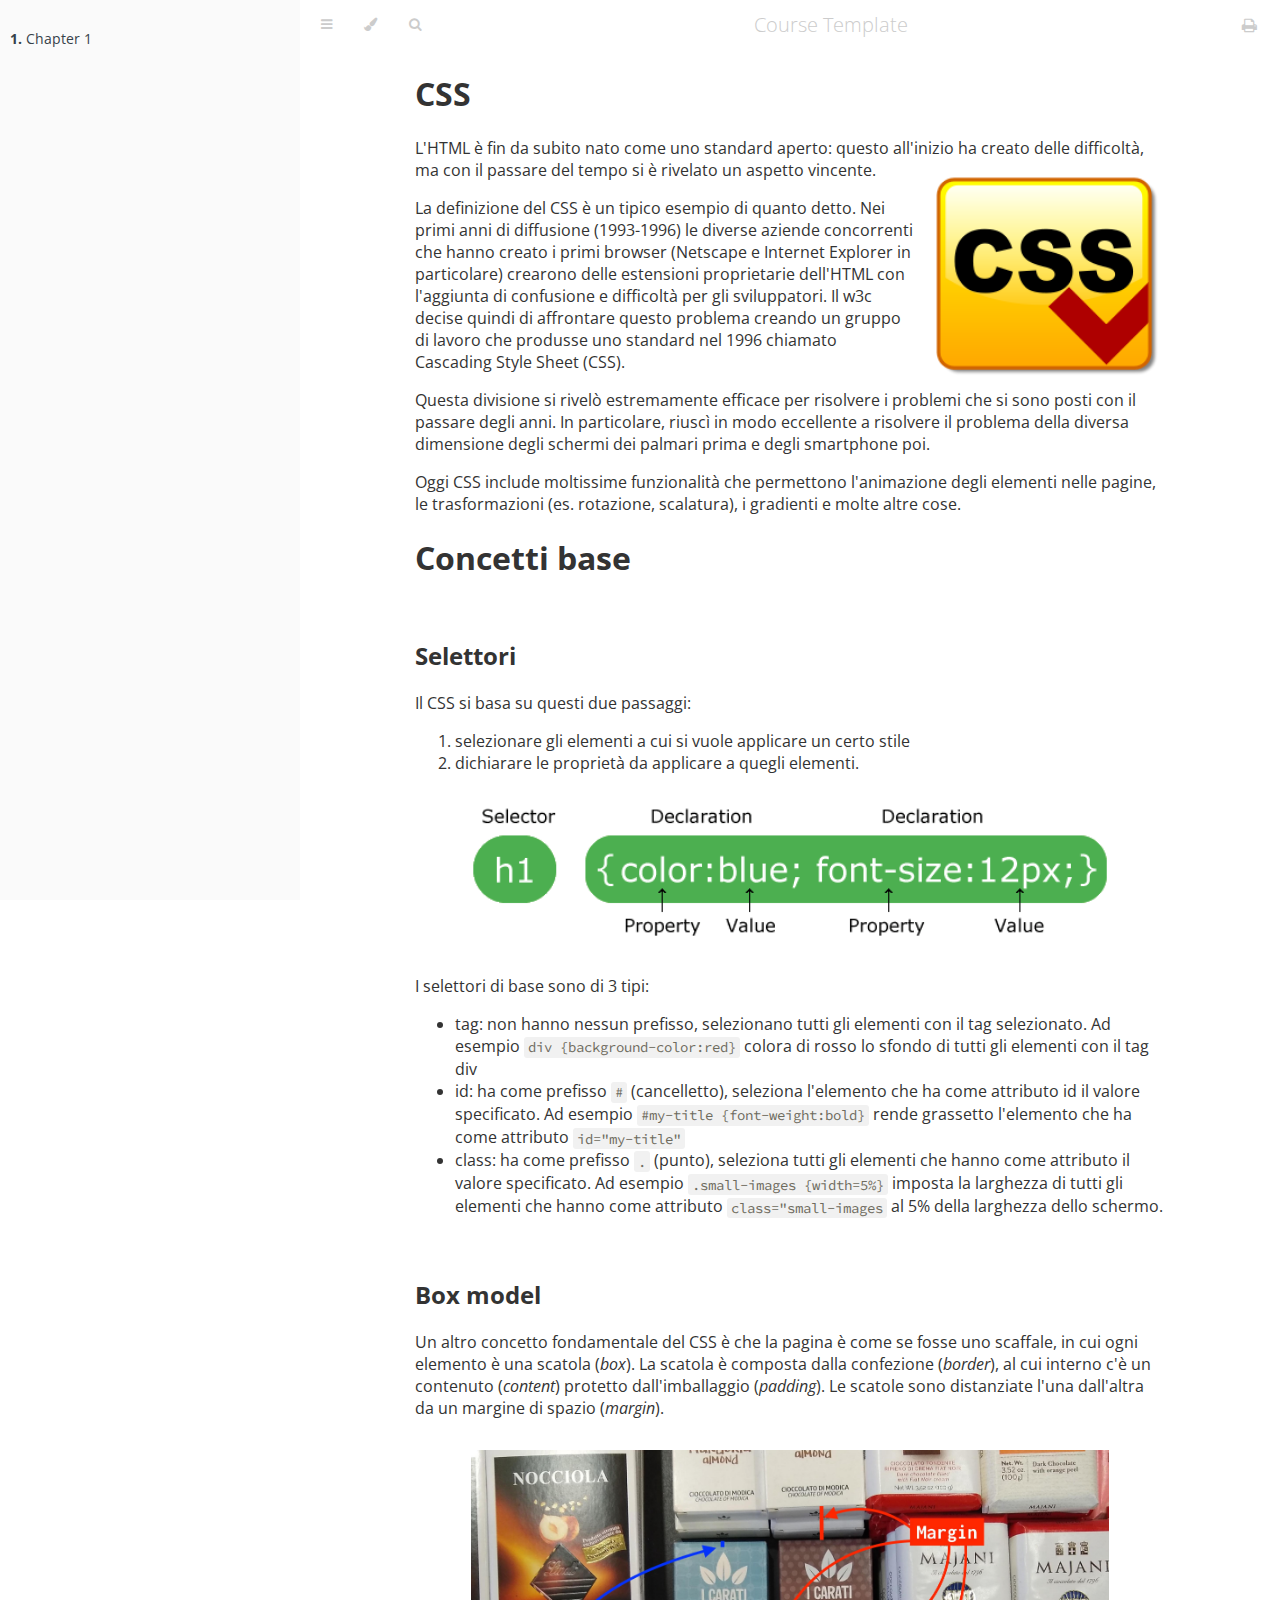
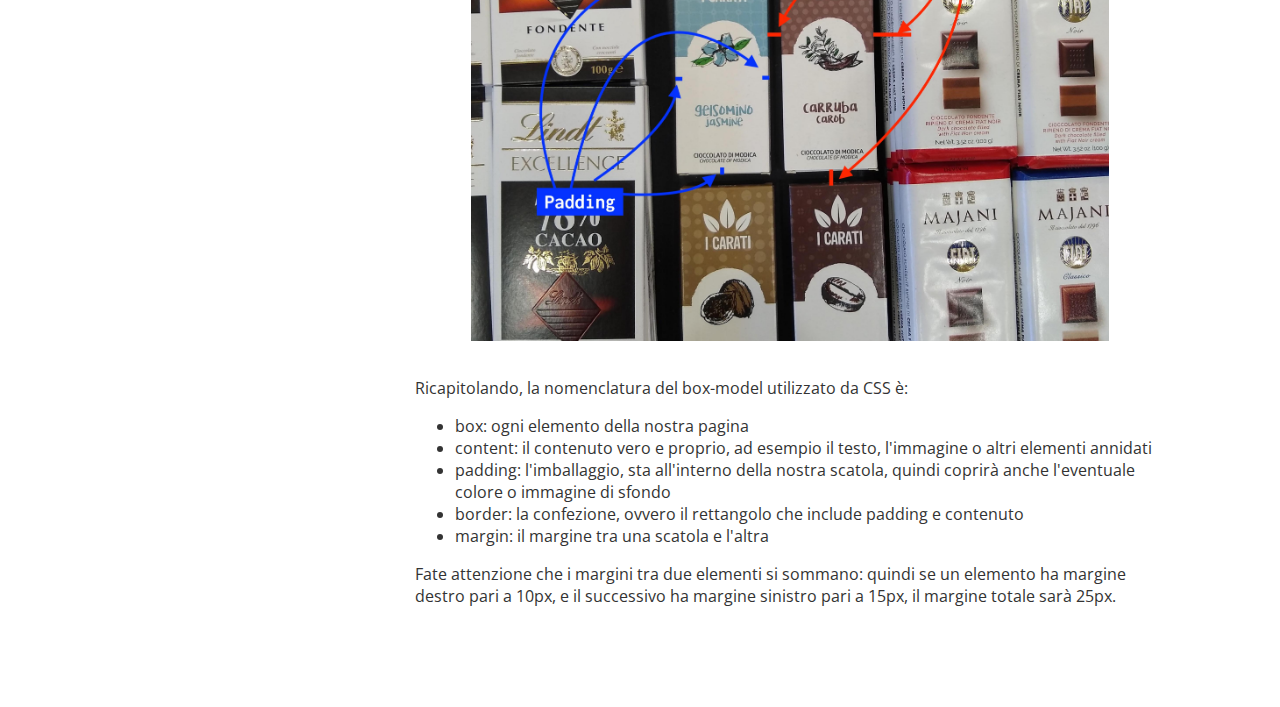
==== docs/print.html @ 6b69143c "first usable version of template" ====
<!DOCTYPE HTML>
<html lang="it" class="sidebar-visible no-js">
    <head>
        <!-- Book generated using mdBook -->
        <meta charset="UTF-8">
        <title>Course Template</title>
        
        <meta name="robots" content="noindex" />
        

        <meta content="text/html; charset=utf-8" http-equiv="Content-Type">
        <meta name="description" content="">
        <meta name="viewport" content="width=device-width, initial-scale=1">
        <meta name="theme-color" content="#ffffff" />

        <link rel="shortcut icon" href="favicon.png">
        <link rel="stylesheet" href="css/variables.css">
        <link rel="stylesheet" href="css/general.css">
        <link rel="stylesheet" href="css/chrome.css">
        <link rel="stylesheet" href="css/print.css" media="print">

        <!-- Fonts -->
        <link rel="stylesheet" href="FontAwesome/css/font-awesome.css">
        <link href="https://fonts.googleapis.com/css?family=Open+Sans:300italic,400italic,600italic,700italic,800italic,400,300,600,700,800" rel="stylesheet" type="text/css">
        <link href="https://fonts.googleapis.com/css?family=Source+Code+Pro:500" rel="stylesheet" type="text/css">

        <!-- Highlight.js Stylesheets -->
        <link rel="stylesheet" href="highlight.css">
        <link rel="stylesheet" href="tomorrow-night.css">
        <link rel="stylesheet" href="ayu-highlight.css">

        <!-- Custom theme stylesheets -->
        

        
    </head>
    <body class="light">
        <!-- Provide site root to javascript -->
        <script type="text/javascript">
            var path_to_root = "";
            var default_theme = "light";
        </script>

        <!-- Work around some values being stored in localStorage wrapped in quotes -->
        <script type="text/javascript">
            try {
                var theme = localStorage.getItem('mdbook-theme');
                var sidebar = localStorage.getItem('mdbook-sidebar');

                if (theme.startsWith('"') && theme.endsWith('"')) {
                    localStorage.setItem('mdbook-theme', theme.slice(1, theme.length - 1));
                }

                if (sidebar.startsWith('"') && sidebar.endsWith('"')) {
                    localStorage.setItem('mdbook-sidebar', sidebar.slice(1, sidebar.length - 1));
                }
            } catch (e) { }
        </script>

        <!-- Set the theme before any content is loaded, prevents flash -->
        <script type="text/javascript">
            var theme;
            try { theme = localStorage.getItem('mdbook-theme'); } catch(e) { }
            if (theme === null || theme === undefined) { theme = default_theme; }
            document.body.className = theme;
            document.querySelector('html').className = theme + ' js';
        </script>

        <!-- Hide / unhide sidebar before it is displayed -->
        <script type="text/javascript">
            var html = document.querySelector('html');
            var sidebar = 'hidden';
            if (document.body.clientWidth >= 1080) {
                try { sidebar = localStorage.getItem('mdbook-sidebar'); } catch(e) { }
                sidebar = sidebar || 'visible';
            }
            html.classList.remove('sidebar-visible');
            html.classList.add("sidebar-" + sidebar);
        </script>

        <nav id="sidebar" class="sidebar" aria-label="Table of contents">
            <div class="sidebar-scrollbox">
                <ol class="chapter"><li><a href="chapter_1.html"><strong aria-hidden="true">1.</strong> Chapter 1</a></li></ol>
            </div>
            <div id="sidebar-resize-handle" class="sidebar-resize-handle"></div>
        </nav>

        <div id="page-wrapper" class="page-wrapper">

            <div class="page">
                
                <div id="menu-bar" class="menu-bar">
                    <div id="menu-bar-sticky-container">
                        <div class="left-buttons">
                            <button id="sidebar-toggle" class="icon-button" type="button" title="Toggle Table of Contents" aria-label="Toggle Table of Contents" aria-controls="sidebar">
                                <i class="fa fa-bars"></i>
                            </button>
                            <button id="theme-toggle" class="icon-button" type="button" title="Change theme" aria-label="Change theme" aria-haspopup="true" aria-expanded="false" aria-controls="theme-list">
                                <i class="fa fa-paint-brush"></i>
                            </button>
                            <ul id="theme-list" class="theme-popup" aria-label="Themes" role="menu">
                                <li role="none"><button role="menuitem" class="theme" id="light">Light (default)</button></li>
                                <li role="none"><button role="menuitem" class="theme" id="rust">Rust</button></li>
                                <li role="none"><button role="menuitem" class="theme" id="coal">Coal</button></li>
                                <li role="none"><button role="menuitem" class="theme" id="navy">Navy</button></li>
                                <li role="none"><button role="menuitem" class="theme" id="ayu">Ayu</button></li>
                            </ul>
                            
                            <button id="search-toggle" class="icon-button" type="button" title="Search. (Shortkey: s)" aria-label="Toggle Searchbar" aria-expanded="false" aria-keyshortcuts="S" aria-controls="searchbar">
                                <i class="fa fa-search"></i>
                            </button>
                            
                        </div>

                        <h1 class="menu-title">Course Template</h1>

                        <div class="right-buttons">
                            <a href="print.html" title="Print this book" aria-label="Print this book">
                                <i id="print-button" class="fa fa-print"></i>
                            </a>
                            
                        </div>
                    </div>
                </div>

                
                <div id="search-wrapper" class="hidden">
                    <form id="searchbar-outer" class="searchbar-outer">
                        <input type="search" name="search" id="searchbar" name="searchbar" placeholder="Search this book ..." aria-controls="searchresults-outer" aria-describedby="searchresults-header">
                    </form>
                    <div id="searchresults-outer" class="searchresults-outer hidden">
                        <div id="searchresults-header" class="searchresults-header"></div>
                        <ul id="searchresults">
                        </ul>
                    </div>
                </div>
                

                <!-- Apply ARIA attributes after the sidebar and the sidebar toggle button are added to the DOM -->
                <script type="text/javascript">
                    document.getElementById('sidebar-toggle').setAttribute('aria-expanded', sidebar === 'visible');
                    document.getElementById('sidebar').setAttribute('aria-hidden', sidebar !== 'visible');
                    Array.from(document.querySelectorAll('#sidebar a')).forEach(function(link) {
                        link.setAttribute('tabIndex', sidebar === 'visible' ? 0 : -1);
                    });
                </script>

                <div id="content" class="content">
                    <main>
                        <style>
.centered {
	text-align: center;
}

img {
  width: 20%;
}

img.right_side {
  float: right;
  margin:5px 5px 0px 20px;
  width: 30%;
}
img.left_side {
  float:left;
  margin:5px 20px 0px 5px;
  width: 20%;
}

p.clear {
  clear: both;  
}
p.img-container {
  margin-bottom: 15px;
}

p.img-container::after {
  margin-bottom: 15px;
  overflow: hidden;
  clear: both;
}
</style>
<h1><a class="header" href="#css" id="css">CSS</a></h1>
<p class="img-container">
L'HTML è fin da subito nato come uno standard aperto: questo all'inizio ha creato delle difficoltà, ma con il passare del tempo si è rivelato un aspetto vincente.
<img class="right_side" title="CSS logo" alt="CSS logo" src="assets/css-logo.png" width="15%">
</p>
<p>La definizione del CSS è un tipico esempio di quanto detto. Nei primi anni di diffusione (1993-1996) le diverse aziende concorrenti che hanno creato i primi browser (Netscape e Internet Explorer in particolare) crearono delle estensioni proprietarie dell'HTML con l'aggiunta di confusione e difficoltà per gli sviluppatori. Il w3c decise quindi di affrontare questo problema creando un gruppo di lavoro che produsse uno standard nel 1996 chiamato Cascading Style Sheet (CSS).</p>
<p>Questa divisione si rivelò estremamente efficace per risolvere i problemi che si sono posti con il passare degli anni. In particolare, riuscì in modo eccellente a risolvere il problema della diversa dimensione degli schermi dei palmari prima e degli smartphone poi.</p>
<p>Oggi CSS include moltissime funzionalità che permettono l'animazione degli elementi nelle pagine, le trasformazioni (es. rotazione, scalatura), i gradienti e molte altre cose.</p>
<h1><a class="header" href="#concetti-base" id="concetti-base">Concetti base</a></h1>
<h2><a class="header" href="#selettori" id="selettori">Selettori</a></h2>
<p>Il CSS si basa su questi due passaggi:</p>
<ol>
<li>selezionare gli elementi a cui si vuole applicare un certo stile</li>
<li>dichiarare le proprietà da applicare a quegli elementi.</li>
</ol>
<p class="centered">
<img style="width:85%; margin:15px 0" title="CSS selector" alt="CSS selector" src="assets/css-selector.gif" >
</p>
<p>I selettori di base sono di 3 tipi:</p>
<ul>
<li>tag: non hanno nessun prefisso, selezionano tutti gli elementi con il tag selezionato. Ad esempio <code>div {background-color:red}</code> colora di rosso lo sfondo di tutti gli elementi con il tag div</li>
<li>id: ha come prefisso <code>#</code> (cancelletto), seleziona l'elemento che ha come attributo id il valore specificato. Ad esempio <code>#my-title {font-weight:bold}</code> rende grassetto l'elemento che ha come attributo <code>id=&quot;my-title&quot;</code></li>
<li>class: ha come prefisso <code>.</code> (punto), seleziona tutti gli elementi che hanno come attributo il valore specificato. Ad esempio <code>.small-images {width=5%}</code> imposta la larghezza di tutti gli elementi che hanno come attributo <code>class=&quot;small-images</code> al 5% della larghezza dello schermo.</li>
</ul>
<h2><a class="header" href="#box-model" id="box-model">Box model</a></h2>
<p>Un altro concetto fondamentale del CSS è che la pagina è come se fosse uno scaffale, in cui ogni elemento è una scatola (<em>box</em>). La scatola è composta dalla confezione (<em>border</em>), al cui interno c'è un contenuto (<em>content</em>) protetto dall'imballaggio (<em>padding</em>). Le scatole sono distanziate l'una dall'altra da un margine di spazio (<em>margin</em>).</p>
<p class="centered">
<img style="width:85%; margin:15px 0" title="CSS box model" alt="CSS box model" src="assets/css-box-model.jpg" >
</p>
<p>Ricapitolando, la nomenclatura del box-model utilizzato da CSS è:</p>
<ul>
<li>box: ogni elemento della nostra pagina</li>
<li>content: il contenuto vero e proprio, ad esempio il testo, l'immagine o altri elementi annidati</li>
<li>padding: l'imballaggio, sta all'interno della nostra scatola, quindi coprirà anche l'eventuale colore o immagine di sfondo</li>
<li>border: la confezione, ovvero il rettangolo che include padding e contenuto</li>
<li>margin: il margine tra una scatola e l'altra</li>
</ul>
<p>Fate attenzione che i margini tra due elementi si sommano: quindi se un elemento ha margine destro pari a 10px, e il successivo ha margine sinistro pari a 15px, il margine totale sarà 25px.</p>

                    </main>

                    <nav class="nav-wrapper" aria-label="Page navigation">
                        <!-- Mobile navigation buttons -->
                        

                        

                        <div style="clear: both"></div>
                    </nav>
                </div>
            </div>

            <nav class="nav-wide-wrapper" aria-label="Page navigation">
                

                
            </nav>

        </div>

        

        

        

        
        <script src="elasticlunr.min.js" type="text/javascript" charset="utf-8"></script>
        <script src="mark.min.js" type="text/javascript" charset="utf-8"></script>
        <script src="searcher.js" type="text/javascript" charset="utf-8"></script>
        

        <script src="clipboard.min.js" type="text/javascript" charset="utf-8"></script>
        <script src="highlight.js" type="text/javascript" charset="utf-8"></script>
        <script src="book.js" type="text/javascript" charset="utf-8"></script>

        <!-- Custom JS scripts -->
        

        
        
        <script type="text/javascript">
        window.addEventListener('load', function() {
            window.setTimeout(window.print, 100);
        });
        </script>
        
        

    </body>
</html>
---- docs/css/variables.css ----
/* Globals */

:root {
    --sidebar-width: 300px;
    --page-padding: 15px;
    --content-max-width: 750px;
}

/* Themes */

.ayu {
    --bg: hsl(210, 25%, 8%);
    --fg: #c5c5c5;

    --sidebar-bg: #14191f;
    --sidebar-fg: #c8c9db;
    --sidebar-non-existant: #5c6773;
    --sidebar-active: #ffb454;
    --sidebar-spacer: #2d334f;

    --scrollbar: var(--sidebar-fg);

    --icons: #737480;
    --icons-hover: #b7b9cc;

    --links: #0096cf;

    --inline-code-color: #ffb454;

    --theme-popup-bg: #14191f;
    --theme-popup-border: #5c6773;
    --theme-hover: #191f26;

    --quote-bg: hsl(226, 15%, 17%);
    --quote-border: hsl(226, 15%, 22%);

    --table-border-color: hsl(210, 25%, 13%);
    --table-header-bg: hsl(210, 25%, 28%);
    --table-alternate-bg: hsl(210, 25%, 11%);

    --searchbar-border-color: #848484;
    --searchbar-bg: #424242;
    --searchbar-fg: #fff;
    --searchbar-shadow-color: #d4c89f;
    --searchresults-header-fg: #666;
    --searchresults-border-color: #888;
    --searchresults-li-bg: #252932;
    --search-mark-bg: #e3b171;
}

.coal {
    --bg: hsl(200, 7%, 8%);
    --fg: #98a3ad;

    --sidebar-bg: #292c2f;
    --sidebar-fg: #a1adb8;
    --sidebar-non-existant: #505254;
    --sidebar-active: #3473ad;
    --sidebar-spacer: #393939;

    --scrollbar: var(--sidebar-fg);

    --icons: #43484d;
    --icons-hover: #b3c0cc;

    --links: #2b79a2;

    --inline-code-color: #c5c8c6;;

    --theme-popup-bg: #141617;
    --theme-popup-border: #43484d;
    --theme-hover: #1f2124;

    --quote-bg: hsl(234, 21%, 18%);
    --quote-border: hsl(234, 21%, 23%);

    --table-border-color: hsl(200, 7%, 13%);
    --table-header-bg: hsl(200, 7%, 28%);
    --table-alternate-bg: hsl(200, 7%, 11%);

    --searchbar-border-color: #aaa;
    --searchbar-bg: #b7b7b7;
    --searchbar-fg: #000;
    --searchbar-shadow-color: #aaa;
    --searchresults-header-fg: #666;
    --searchresults-border-color: #98a3ad;
    --searchresults-li-bg: #2b2b2f;
    --search-mark-bg: #355c7d;
}

.light {
    --bg: hsl(0, 0%, 100%);
    --fg: #333333;

    --sidebar-bg: #fafafa;
    --sidebar-fg: #364149;
    --sidebar-non-existant: #aaaaaa;
    --sidebar-active: #008cff;
    --sidebar-spacer: #f4f4f4;

    --scrollbar: #cccccc;

    --icons: #cccccc;
    --icons-hover: #333333;

    --links: #4183c4;

    --inline-code-color: #6e6b5e;

    --theme-popup-bg: #fafafa;
    --theme-popup-border: #cccccc;
    --theme-hover: #e6e6e6;

    --quote-bg: hsl(197, 37%, 96%);
    --quote-border: hsl(197, 37%, 91%);

    --table-border-color: hsl(0, 0%, 95%);
    --table-header-bg: hsl(0, 0%, 80%);
    --table-alternate-bg: hsl(0, 0%, 97%);

    --searchbar-border-color: #aaa;
    --searchbar-bg: #fafafa;
    --searchbar-fg: #000;
    --searchbar-shadow-color: #aaa;
    --searchresults-header-fg: #666;
    --searchresults-border-color: #888;
    --searchresults-li-bg: #e4f2fe;
    --search-mark-bg: #a2cff5;
}

.navy {
    --bg: hsl(226, 23%, 11%);
    --fg: #bcbdd0;

    --sidebar-bg: #282d3f;
    --sidebar-fg: #c8c9db;
    --sidebar-non-existant: #505274;
    --sidebar-active: #2b79a2;
    --sidebar-spacer: #2d334f;

    --scrollbar: var(--sidebar-fg);

    --icons: #737480;
    --icons-hover: #b7b9cc;

    --links: #2b79a2;

    --inline-code-color: #c5c8c6;;

    --theme-popup-bg: #161923;
    --theme-popup-border: #737480;
    --theme-hover: #282e40;

    --quote-bg: hsl(226, 15%, 17%);
    --quote-border: hsl(226, 15%, 22%);

    --table-border-color: hsl(226, 23%, 16%);
    --table-header-bg: hsl(226, 23%, 31%);
    --table-alternate-bg: hsl(226, 23%, 14%);

    --searchbar-border-color: #aaa;
    --searchbar-bg: #aeaec6;
    --searchbar-fg: #000;
    --searchbar-shadow-color: #aaa;
    --searchresults-header-fg: #5f5f71;
    --searchresults-border-color: #5c5c68;
    --searchresults-li-bg: #242430;
    --search-mark-bg: #a2cff5;
}

.rust {
    --bg: hsl(60, 9%, 87%);
    --fg: #262625;

    --sidebar-bg: #3b2e2a;
    --sidebar-fg: #c8c9db;
    --sidebar-non-existant: #505254;
    --sidebar-active: #e69f67;
    --sidebar-spacer: #45373a;

    --scrollbar: var(--sidebar-fg);

    --icons: #737480;
    --icons-hover: #262625;

    --links: #2b79a2;

    --inline-code-color: #6e6b5e;

    --theme-popup-bg: #e1e1db;
    --theme-popup-border: #b38f6b;
    --theme-hover: #99908a;

    --quote-bg: hsl(60, 5%, 75%);
    --quote-border: hsl(60, 5%, 70%);

    --table-border-color: hsl(60, 9%, 82%);
    --table-header-bg: #b3a497;
    --table-alternate-bg: hsl(60, 9%, 84%);

    --searchbar-border-color: #aaa;
    --searchbar-bg: #fafafa;
    --searchbar-fg: #000;
    --searchbar-shadow-color: #aaa;
    --searchresults-header-fg: #666;
    --searchresults-border-color: #888;
    --searchresults-li-bg: #dec2a2;
    --search-mark-bg: #e69f67;
}
---- docs/css/general.css ----
/* Base styles and content styles */

@import 'variables.css';

html {
    font-family: "Open Sans", sans-serif;
    color: var(--fg);
    background-color: var(--bg);
    text-size-adjust: none;
}

body {
    margin: 0;
    font-size: 1rem;
    overflow-x: hidden;
}

code {
    font-family: "Source Code Pro", Consolas, "Ubuntu Mono", Menlo, "DejaVu Sans Mono", monospace, monospace;
    font-size: 0.875em; /* please adjust the ace font size accordingly in editor.js */
}

.left { float: left; }
.right { float: right; }
.hidden { display: none; }
.play-button.hidden { display: none; }

h2, h3 { margin-top: 2.5em; }
h4, h5 { margin-top: 2em; }

.header + .header h3,
.header + .header h4,
.header + .header h5 {
    margin-top: 1em;
}

h1 a.header:target::before,
h2 a.header:target::before,
h3 a.header:target::before,
h4 a.header:target::before {
    display: inline-block;
    content: "»";
    margin-left: -30px;
    width: 30px;
}

.page {
    outline: 0;
    padding: 0 var(--page-padding);
}
.page-wrapper {
    box-sizing: border-box;
}
.js:not(.sidebar-resizing) .page-wrapper {
    transition: margin-left 0.3s ease, transform 0.3s ease; /* Animation: slide away */
}

.content {
    overflow-y: auto;
    padding: 0 15px;
    padding-bottom: 50px;
}
.content main {
    margin-left: auto;
    margin-right: auto;
    max-width: var(--content-max-width);
}
.content a { text-decoration: none; }
.content a:hover { text-decoration: underline; }
.content img { max-width: 100%; }
.content .header:link,
.content .header:visited {
    color: var(--fg);
}
.content .header:link,
.content .header:visited:hover {
    text-decoration: none;
}

table {
    margin: 0 auto;
    border-collapse: collapse;
}
table td {
    padding: 3px 20px;
    border: 1px var(--table-border-color) solid;
}
table thead {
    background: var(--table-header-bg);
}
table thead td {
    font-weight: 700;
    border: none;
}
table thead tr {
    border: 1px var(--table-header-bg) solid;
}
/* Alternate background colors for rows */
table tbody tr:nth-child(2n) {
    background: var(--table-alternate-bg);
}


blockquote {
    margin: 20px 0;
    padding: 0 20px;
    color: var(--fg);
    background-color: var(--quote-bg);
    border-top: .1em solid var(--quote-border);
    border-bottom: .1em solid var(--quote-border);
}


:not(.footnote-definition) + .footnote-definition,
.footnote-definition + :not(.footnote-definition) {
    margin-top: 2em;
}
.footnote-definition {
    font-size: 0.9em;
    margin: 0.5em 0;
}
.footnote-definition p {
    display: inline;
}

.tooltiptext {
    position: absolute;
    visibility: hidden;
    color: #fff;
    background-color: #333;
    transform: translateX(-50%); /* Center by moving tooltip 50% of its width left */
    left: -8px; /* Half of the width of the icon */
    top: -35px;
    font-size: 0.8em;
    text-align: center;
    border-radius: 6px;
    padding: 5px 8px;
    margin: 5px;
    z-index: 1000;
}
.tooltipped .tooltiptext {
    visibility: visible;
}
---- docs/css/chrome.css ----
/* CSS for UI elements (a.k.a. chrome) */

@import 'variables.css';

::-webkit-scrollbar {
    background: var(--bg);
}
::-webkit-scrollbar-thumb {
    background: var(--scrollbar);
}

#searchresults a,
.content a:link,
a:visited,
a > .hljs {
    color: var(--links);
}

/* Menu Bar */

#menu-bar {
    position: -webkit-sticky;
    position: sticky;
    top: 0;
    z-index: 101;
    margin: auto calc(0px - var(--page-padding));
}
#menu-bar > #menu-bar-sticky-container {
    display: flex;
    flex-wrap: wrap;
    background-color: var(--bg);
    border-bottom-color: var(--bg);
    border-bottom-width: 1px;
    border-bottom-style: solid;
}
.js #menu-bar > #menu-bar-sticky-container {
    transition: transform 0.3s;
}
#menu-bar.bordered > #menu-bar-sticky-container  {
    border-bottom-color: var(--table-border-color);
}
#menu-bar i, #menu-bar .icon-button {
    position: relative;
    padding: 0 8px;
    z-index: 10;
    line-height: 50px;
    cursor: pointer;
    transition: color 0.5s;
}
@media only screen and (max-width: 420px) {
    #menu-bar i, #menu-bar .icon-button {
        padding: 0 5px;
    }
}

.icon-button {
    border: none;
    background: none;
    padding: 0;
    color: inherit;
}
.icon-button i {
    margin: 0;
}

.right-buttons {
    margin: 0 15px;
}
.right-buttons a {
    text-decoration: none;
}

html:not(.sidebar-visible) #menu-bar:not(:hover).folded > #menu-bar-sticky-container {
    transform: translateY(-60px);
}

.left-buttons {
    display: flex;
    margin: 0 5px;
}
.no-js .left-buttons {
    display: none;
}

.menu-title {
    display: inline-block;
    font-weight: 200;
    font-size: 20px;
    line-height: 50px;
    text-align: center;
    margin: 0;
    flex: 1;
    white-space: nowrap;
    overflow: hidden;
    text-overflow: ellipsis;
}
.js .menu-title {
    cursor: pointer;
}

.menu-bar,
.menu-bar:visited,
.nav-chapters,
.nav-chapters:visited,
.mobile-nav-chapters,
.mobile-nav-chapters:visited,
.menu-bar .icon-button,
.menu-bar a i {
    color: var(--icons);
}

.menu-bar i:hover,
.menu-bar .icon-button:hover,
.nav-chapters:hover,
.mobile-nav-chapters i:hover {
    color: var(--icons-hover);
}

/* Nav Icons */

.nav-chapters {
    font-size: 2.5em;
    text-align: center;
    text-decoration: none;

    position: fixed;
    top: 50px; /* Height of menu-bar */
    bottom: 0;
    margin: 0;
    max-width: 150px;
    min-width: 90px;

    display: flex;
    justify-content: center;
    align-content: center;
    flex-direction: column;

    transition: color 0.5s;
}

.nav-chapters:hover { text-decoration: none; }

.nav-wrapper {
    margin-top: 50px;
    display: none;
}

.mobile-nav-chapters {
    font-size: 2.5em;
    text-align: center;
    text-decoration: none;
    width: 90px;
    border-radius: 5px;
    background-color: var(--sidebar-bg);
}

.previous {
    float: left;
}

.next {
    float: right;
    right: var(--page-padding);
}

@media only screen and (max-width: 1080px) {
    .nav-wide-wrapper { display: none; }
    .nav-wrapper { display: block; }
}

@media only screen and (max-width: 1380px) {
    .sidebar-visible .nav-wide-wrapper { display: none; }
    .sidebar-visible .nav-wrapper { display: block; }
}

/* Inline code */

:not(pre) > .hljs {
    display: inline-block;
    vertical-align: middle;
    padding: 0.1em 0.3em;
    border-radius: 3px;
}

:not(pre):not(a) > .hljs {
    color: var(--inline-code-color);
    overflow-x: initial;
}

a:hover > .hljs {
    text-decoration: underline;
}

pre {
    position: relative;
}
pre > .buttons {
    position: absolute;
    z-index: 100;
    right: 5px;
    top: 5px;

    color: var(--sidebar-fg);
    cursor: pointer;
}
pre > .buttons :hover {
    color: var(--sidebar-active);
}
pre > .buttons i {
    margin-left: 8px;
}
pre > .buttons button {
    color: inherit;
    background: transparent;
    border: none;
    cursor: inherit;
}
pre > .result {
    margin-top: 10px;
}

/* Search */

#searchresults a {
    text-decoration: none;
}

mark {
    border-radius: 2px;
    padding: 0 3px 1px 3px;
    margin: 0 -3px -1px -3px;
    background-color: var(--search-mark-bg);
    transition: background-color 300ms linear;
    cursor: pointer;
}

mark.fade-out {
    background-color: rgba(0,0,0,0) !important;
    cursor: auto;
}

.searchbar-outer {
    margin-left: auto;
    margin-right: auto;
    max-width: var(--content-max-width);
}

#searchbar {
    width: 100%;
    margin: 5px auto 0px auto;
    padding: 10px 16px;
    transition: box-shadow 300ms ease-in-out;
    border: 1px solid var(--searchbar-border-color);
    border-radius: 3px;
    background-color: var(--searchbar-bg);
    color: var(--searchbar-fg);
}
#searchbar:focus,
#searchbar.active {
    box-shadow: 0 0 3px var(--searchbar-shadow-color);
}

.searchresults-header {
    font-weight: bold;
    font-size: 1em;
    padding: 18px 0 0 5px;
    color: var(--searchresults-header-fg);
}

.searchresults-outer {
    margin-left: auto;
    margin-right: auto;
    max-width: var(--content-max-width);
    border-bottom: 1px dashed var(--searchresults-border-color);
}

ul#searchresults {
    list-style: none;
    padding-left: 20px;
}
ul#searchresults li {
    margin: 10px 0px;
    padding: 2px;
    border-radius: 2px;
}
ul#searchresults li.focus {
    background-color: var(--searchresults-li-bg);
}
ul#searchresults span.teaser {
    display: block;
    clear: both;
    margin: 5px 0 0 20px;
    font-size: 0.8em;
}
ul#searchresults span.teaser em {
    font-weight: bold;
    font-style: normal;
}

/* Sidebar */

.sidebar {
    position: fixed;
    left: 0;
    top: 0;
    bottom: 0;
    width: var(--sidebar-width);
    font-size: 0.875em;
    box-sizing: border-box;
    -webkit-overflow-scrolling: touch;
    overscroll-behavior-y: contain;
    background-color: var(--sidebar-bg);
    color: var(--sidebar-fg);
}
.sidebar-resizing {
    -moz-user-select: none;
    -webkit-user-select: none;
    -ms-user-select: none;
    user-select: none;
}
.js:not(.sidebar-resizing) .sidebar {
    transition: transform 0.3s; /* Animation: slide away */
}
.sidebar code {
    line-height: 2em;
}
.sidebar .sidebar-scrollbox {
    overflow-y: auto;
    position: absolute;
    top: 0;
    bottom: 0;
    left: 0;
    right: 0;
    padding: 10px 10px;
}
.sidebar .sidebar-resize-handle {
    position: absolute;
    cursor: col-resize;
    width: 0;
    right: 0;
    top: 0;
    bottom: 0;
}
.js .sidebar .sidebar-resize-handle {
    cursor: col-resize;
    width: 5px;
}
.sidebar-hidden .sidebar {
    transform: translateX(calc(0px - var(--sidebar-width)));
}
.sidebar::-webkit-scrollbar {
    background: var(--sidebar-bg);
}
.sidebar::-webkit-scrollbar-thumb {
    background: var(--scrollbar);
}

.sidebar-visible .page-wrapper {
    transform: translateX(var(--sidebar-width));
}
@media only screen and (min-width: 620px) {
    .sidebar-visible .page-wrapper {
        transform: none;
        margin-left: var(--sidebar-width);
    }
}

.chapter {
    list-style: none outside none;
    padding-left: 0;
    line-height: 2.2em;
}
.chapter li {
    color: var(--sidebar-non-existant);
}
.chapter li a {
    display: block;
    padding: 0;
    text-decoration: none;
    color: var(--sidebar-fg);
}

.chapter li a:hover {
    color: var(--sidebar-active);
}

.chapter li .active {
    color: var(--sidebar-active);
}

.spacer {
    width: 100%;
    height: 3px;
    margin: 5px 0px;
}
.chapter .spacer {
    background-color: var(--sidebar-spacer);
}

@media (-moz-touch-enabled: 1), (pointer: coarse) {
    .chapter li a { padding: 5px 0; }
    .spacer { margin: 10px 0; }
}

.section {
    list-style: none outside none;
    padding-left: 20px;
    line-height: 1.9em;
}

/* Theme Menu Popup */

.theme-popup {
    position: absolute;
    left: 10px;
    top: 50px;
    z-index: 1000;
    border-radius: 4px;
    font-size: 0.7em;
    color: var(--fg);
    background: var(--theme-popup-bg);
    border: 1px solid var(--theme-popup-border);
    margin: 0;
    padding: 0;
    list-style: none;
    display: none;
}
.theme-popup .default {
    color: var(--icons);
}
.theme-popup .theme {
    width: 100%;
    border: 0;
    margin: 0;
    padding: 2px 10px;
    line-height: 25px;
    white-space: nowrap;
    text-align: left;
    cursor: pointer;
    color: inherit;
    background: inherit;
    font-size: inherit;
}
.theme-popup .theme:hover {
    background-color: var(--theme-hover);
}
.theme-popup .theme:hover:first-child,
.theme-popup .theme:hover:last-child {
    border-top-left-radius: inherit;
    border-top-right-radius: inherit;
}
---- docs/css/print.css ----
#sidebar,
#menu-bar,
.nav-chapters,
.mobile-nav-chapters {
    display: none;
}

#page-wrapper.page-wrapper {
    transform: none;
    margin-left: 0px;
    overflow-y: initial;
}

#content {
    max-width: none;
    margin: 0;
    padding: 0;
}

.page {
    overflow-y: initial;
}

code {
    background-color: #666666;
    border-radius: 5px;

    /* Force background to be printed in Chrome */
    -webkit-print-color-adjust: exact;
}

pre > .buttons {
    z-index: 2;
}

a, a:visited, a:active, a:hover {
    color: #4183c4;
    text-decoration: none;
}

h1, h2, h3, h4, h5, h6 {
    page-break-inside: avoid;
    page-break-after: avoid;
}

pre, code {
    page-break-inside: avoid;
    white-space: pre-wrap;
}

.fa {
    display: none !important;
}
---- docs/highlight.css ----
/* Base16 Atelier Dune Light - Theme */
/* by Bram de Haan (http://atelierbram.github.io/syntax-highlighting/atelier-schemes/dune) */
/* Original Base16 color scheme by Chris Kempson (https://github.com/chriskempson/base16) */

/* Atelier-Dune Comment */
.hljs-comment,
.hljs-quote {
  color: #AAA;
}

/* Atelier-Dune Red */
.hljs-variable,
.hljs-template-variable,
.hljs-attribute,
.hljs-tag,
.hljs-name,
.hljs-regexp,
.hljs-link,
.hljs-name,
.hljs-selector-id,
.hljs-selector-class {
  color: #d73737;
}

/* Atelier-Dune Orange */
.hljs-number,
.hljs-meta,
.hljs-built_in,
.hljs-builtin-name,
.hljs-literal,
.hljs-type,
.hljs-params {
  color: #b65611;
}

/* Atelier-Dune Green */
.hljs-string,
.hljs-symbol,
.hljs-bullet {
  color: #60ac39;
}

/* Atelier-Dune Blue */
.hljs-title,
.hljs-section {
  color: #6684e1;
}

/* Atelier-Dune Purple */
.hljs-keyword,
.hljs-selector-tag {
  color: #b854d4;
}

.hljs {
  display: block;
  overflow-x: auto;
  background: #f1f1f1;
  color: #6e6b5e;
  padding: 0.5em;
}

.hljs-emphasis {
  font-style: italic;
}

.hljs-strong {
  font-weight: bold;
}

.hljs-addition {
  color: #22863a;
  background-color: #f0fff4;
}

.hljs-deletion {
  color: #b31d28;
  background-color: #ffeef0;
}
---- docs/tomorrow-night.css ----
/* Tomorrow Night Theme */
/* http://jmblog.github.com/color-themes-for-google-code-highlightjs */
/* Original theme - https://github.com/chriskempson/tomorrow-theme */
/* http://jmblog.github.com/color-themes-for-google-code-highlightjs */

/* Tomorrow Comment */
.hljs-comment {
  color: #969896;
}

/* Tomorrow Red */
.hljs-variable,
.hljs-attribute,
.hljs-tag,
.hljs-regexp,
.ruby .hljs-constant,
.xml .hljs-tag .hljs-title,
.xml .hljs-pi,
.xml .hljs-doctype,
.html .hljs-doctype,
.css .hljs-id,
.css .hljs-class,
.css .hljs-pseudo {
  color: #cc6666;
}

/* Tomorrow Orange */
.hljs-number,
.hljs-preprocessor,
.hljs-pragma,
.hljs-built_in,
.hljs-literal,
.hljs-params,
.hljs-constant {
  color: #de935f;
}

/* Tomorrow Yellow */
.ruby .hljs-class .hljs-title,
.css .hljs-rule .hljs-attribute {
  color: #f0c674;
}

/* Tomorrow Green */
.hljs-string,
.hljs-value,
.hljs-inheritance,
.hljs-header,
.hljs-name,
.ruby .hljs-symbol,
.xml .hljs-cdata {
  color: #b5bd68;
}

/* Tomorrow Aqua */
.hljs-title,
.css .hljs-hexcolor {
  color: #8abeb7;
}

/* Tomorrow Blue */
.hljs-function,
.python .hljs-decorator,
.python .hljs-title,
.ruby .hljs-function .hljs-title,
.ruby .hljs-title .hljs-keyword,
.perl .hljs-sub,
.javascript .hljs-title,
.coffeescript .hljs-title {
  color: #81a2be;
}

/* Tomorrow Purple */
.hljs-keyword,
.javascript .hljs-function {
  color: #b294bb;
}

.hljs {
  display: block;
  overflow-x: auto;
  background: #1d1f21;
  color: #c5c8c6;
  padding: 0.5em;
  -webkit-text-size-adjust: none;
}

.coffeescript .javascript,
.javascript .xml,
.tex .hljs-formula,
.xml .javascript,
.xml .vbscript,
.xml .css,
.xml .hljs-cdata {
  opacity: 0.5;
}

.hljs-addition {
  color: #718c00;
}

.hljs-deletion {
  color: #c82829;
}
---- docs/ayu-highlight.css ----
/*
Based off of the Ayu theme
Original by Dempfi (https://github.com/dempfi/ayu)
*/

.hljs {
  display: block;
  overflow-x: auto;
  background: #191f26;
  color: #e6e1cf;
  padding: 0.5em;
}

.hljs-comment,
.hljs-quote,
.hljs-meta {
  color: #5c6773;
  font-style: italic;
}

.hljs-variable,
.hljs-template-variable,
.hljs-attribute,
.hljs-attr,
.hljs-regexp,
.hljs-link,
.hljs-selector-id,
.hljs-selector-class {
  color: #ff7733;
}

.hljs-number,
.hljs-builtin-name,
.hljs-literal,
.hljs-type,
.hljs-params {
  color: #ffee99;
}

.hljs-string,
.hljs-bullet {
  color: #b8cc52;
}

.hljs-title,
.hljs-built_in,
.hljs-section {
  color: #ffb454;
}

.hljs-keyword,
.hljs-selector-tag,
.hljs-symbol {
  color: #ff7733;
}

.hljs-name {
    color: #36a3d9;
}

.hljs-tag {
    color: #00568d;
}

.hljs-emphasis {
  font-style: italic;
}

.hljs-strong {
  font-weight: bold;
}

.hljs-addition {
  color: #91b362;
}

.hljs-deletion {
  color: #d96c75;
}
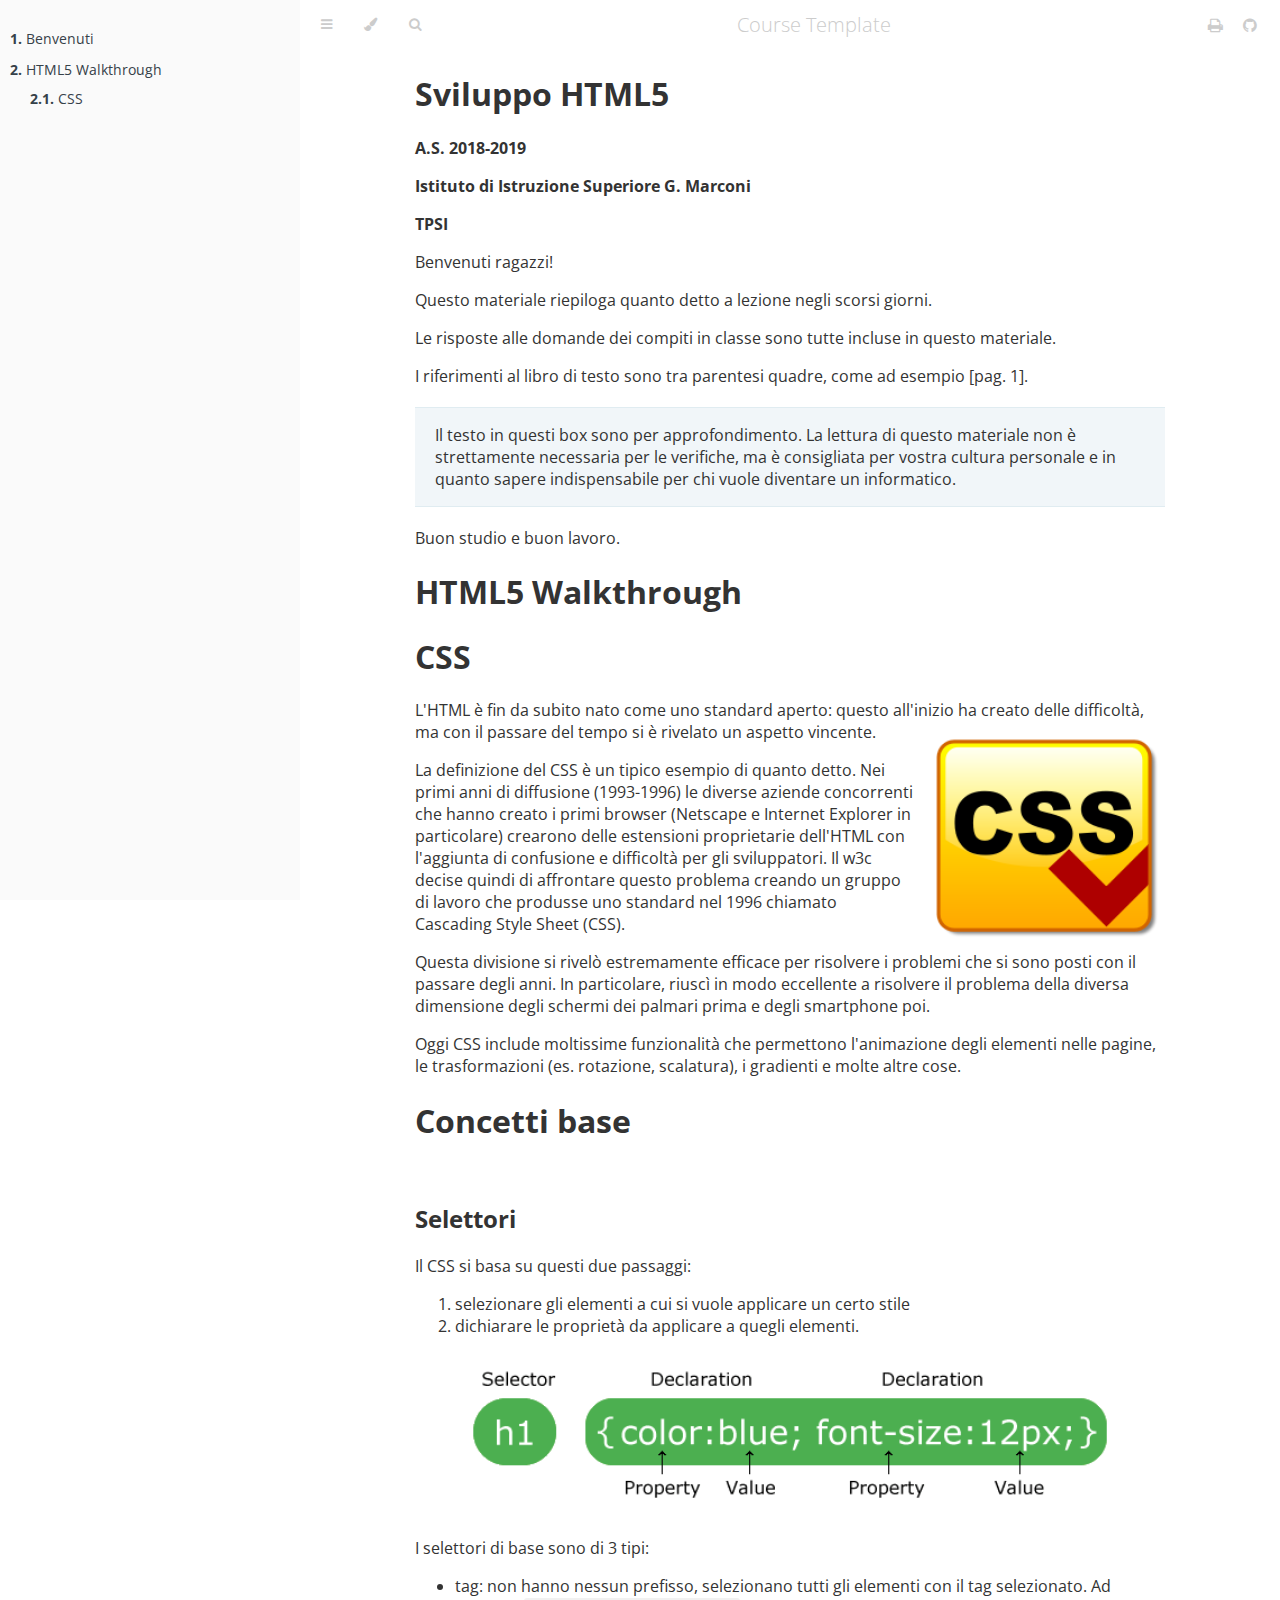
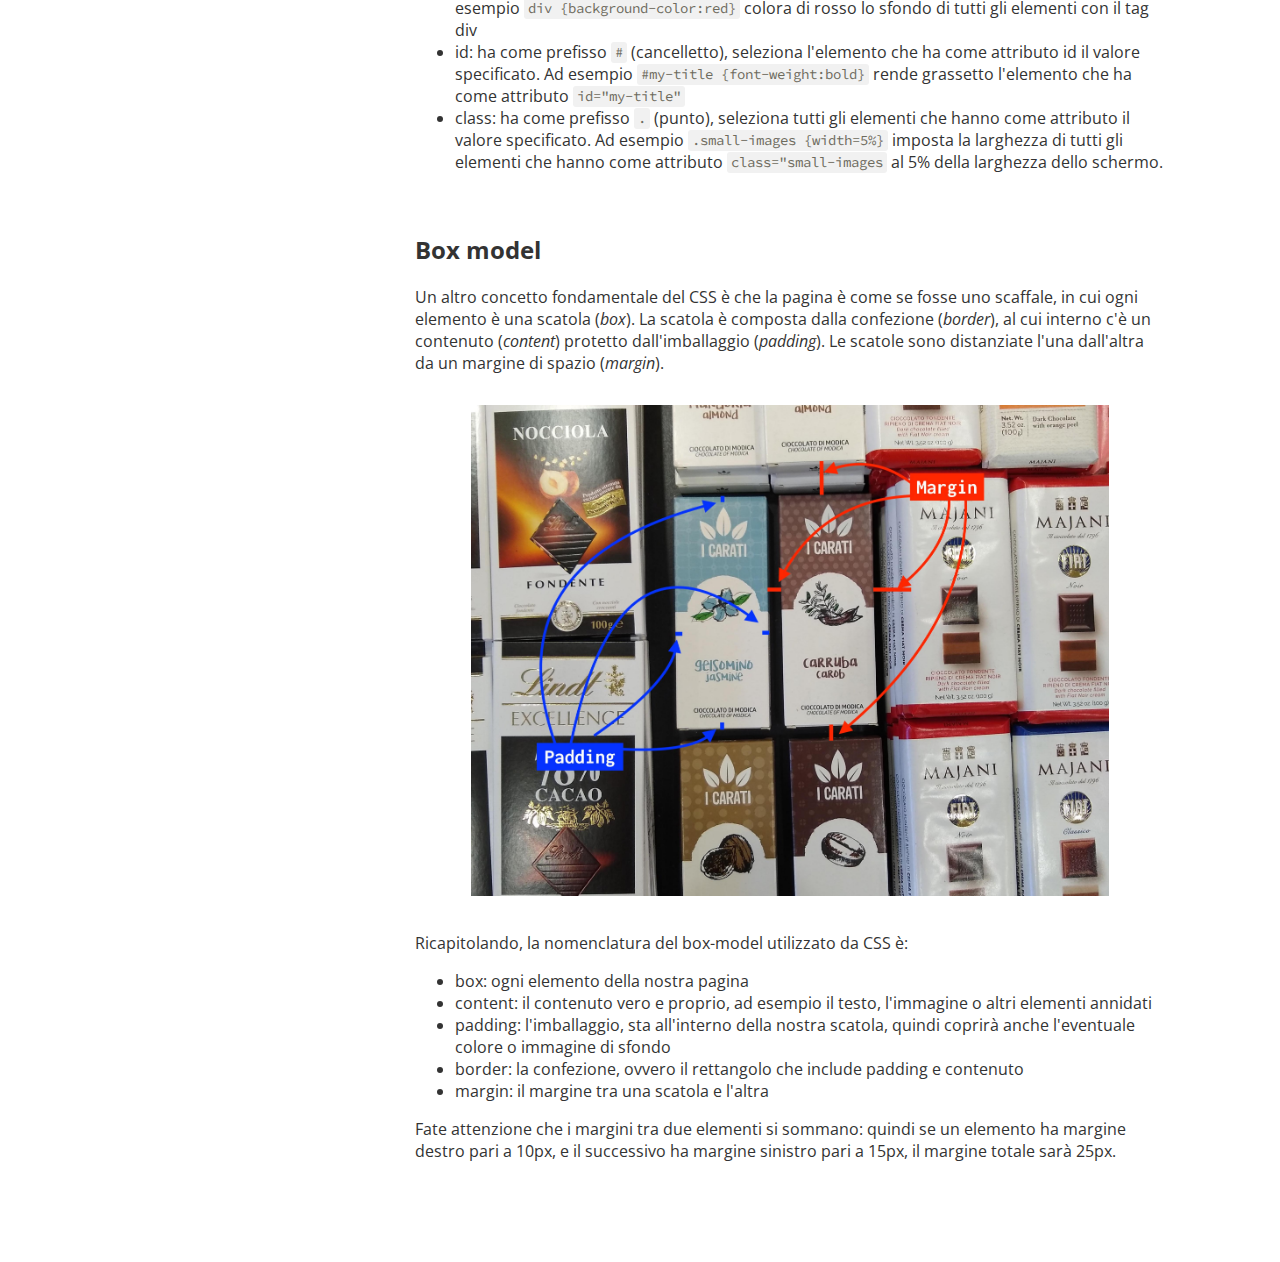
==== commit d2813215: "improve template" ====
--- a/docs/print.html
+++ b/docs/print.html
@@ -1,5 +1,5 @@
 <!DOCTYPE HTML>
-<html lang="it" class="sidebar-visible no-js">
+<html lang="it" class="sidebar-visible no-js light">
     <head>
         <!-- Book generated using mdBook -->
         <meta charset="UTF-8">
@@ -31,14 +31,16 @@
 
         <!-- Custom theme stylesheets -->
         
+        <link rel="stylesheet" href="custom.css">
+        
 
         
     </head>
-    <body class="light">
+    <body>
         <!-- Provide site root to javascript -->
         <script type="text/javascript">
             var path_to_root = "";
-            var default_theme = "light";
+            var default_theme = window.matchMedia("(prefers-color-scheme: dark)").matches ? "light" : "light";
         </script>
 
         <!-- Work around some values being stored in localStorage wrapped in quotes -->
@@ -62,8 +64,11 @@
             var theme;
             try { theme = localStorage.getItem('mdbook-theme'); } catch(e) { }
             if (theme === null || theme === undefined) { theme = default_theme; }
-            document.body.className = theme;
-            document.querySelector('html').className = theme + ' js';
+            var html = document.querySelector('html');
+            html.classList.remove('no-js')
+            html.classList.remove('light')
+            html.classList.add(theme);
+            html.classList.add('js');
         </script>
 
         <!-- Hide / unhide sidebar before it is displayed -->
@@ -79,8 +84,8 @@
         </script>
 
         <nav id="sidebar" class="sidebar" aria-label="Table of contents">
-            <div class="sidebar-scrollbox">
-                <ol class="chapter"><li><a href="chapter_1.html"><strong aria-hidden="true">1.</strong> Chapter 1</a></li></ol>
+            <div id="sidebar-scrollbox" class="sidebar-scrollbox">
+                <ol class="chapter"><li class="expanded "><a href="index.html"><strong aria-hidden="true">1.</strong> Benvenuti</a></li><li class="expanded "><a href="01-html5/index.html"><strong aria-hidden="true">2.</strong> HTML5 Walkthrough</a></li><li><ol class="section"><li class="expanded "><a href="01-html5/02-css.html"><strong aria-hidden="true">2.1.</strong> CSS</a></li></ol></li></ol>
             </div>
             <div id="sidebar-resize-handle" class="sidebar-resize-handle"></div>
         </nav>
@@ -119,6 +124,10 @@
                                 <i id="print-button" class="fa fa-print"></i>
                             </a>
                             
+                            <a href="https://github.com/wbigger/" title="Git repository" aria-label="Git repository">
+                                <i id="git-repository-button" class="fa fa-github"></i>
+                            </a>
+                            
                         </div>
                     </div>
                 </div>
@@ -147,7 +156,22 @@
 
                 <div id="content" class="content">
                     <main>
-                        <style>
+                        <h1><a class="header" href="#sviluppo-html5" id="sviluppo-html5">Sviluppo HTML5</a></h1>
+<p><strong>A.S. 2018-2019</strong></p>
+<p><strong>Istituto di Istruzione Superiore G. Marconi</strong></p>
+<p><strong>TPSI</strong></p>
+<p>Benvenuti ragazzi!</p>
+<p>Questo materiale riepiloga quanto detto a lezione negli scorsi giorni.</p>
+<p>Le risposte alle domande dei compiti in classe sono tutte incluse in questo materiale.</p>
+<p>I riferimenti al libro di testo sono tra parentesi quadre, come ad esempio [pag. 1].</p>
+<blockquote>
+<p>Il testo in questi box sono per approfondimento. La lettura di questo materiale non è strettamente
+necessaria per le verifiche, ma è consigliata per vostra cultura personale e in quanto
+sapere indispensabile per chi vuole diventare un informatico.</p>
+</blockquote>
+<p>Buon studio e buon lavoro.</p>
+<h1><a class="header" href="#html5-walkthrough" id="html5-walkthrough">HTML5 Walkthrough</a></h1>
+<style>
 .centered {
 	text-align: center;
 }
@@ -183,7 +207,7 @@
 <h1><a class="header" href="#css" id="css">CSS</a></h1>
 <p class="img-container">
 L'HTML è fin da subito nato come uno standard aperto: questo all'inizio ha creato delle difficoltà, ma con il passare del tempo si è rivelato un aspetto vincente.
-<img class="right_side" title="CSS logo" alt="CSS logo" src="assets/css-logo.png" width="15%">
+<img class="right_side" title="CSS logo" alt="CSS logo" src="01-html5/assets/css-logo.png" width="15%">
 </p>
 <p>La definizione del CSS è un tipico esempio di quanto detto. Nei primi anni di diffusione (1993-1996) le diverse aziende concorrenti che hanno creato i primi browser (Netscape e Internet Explorer in particolare) crearono delle estensioni proprietarie dell'HTML con l'aggiunta di confusione e difficoltà per gli sviluppatori. Il w3c decise quindi di affrontare questo problema creando un gruppo di lavoro che produsse uno standard nel 1996 chiamato Cascading Style Sheet (CSS).</p>
 <p>Questa divisione si rivelò estremamente efficace per risolvere i problemi che si sono posti con il passare degli anni. In particolare, riuscì in modo eccellente a risolvere il problema della diversa dimensione degli schermi dei palmari prima e degli smartphone poi.</p>
@@ -196,7 +220,7 @@
 <li>dichiarare le proprietà da applicare a quegli elementi.</li>
 </ol>
 <p class="centered">
-<img style="width:85%; margin:15px 0" title="CSS selector" alt="CSS selector" src="assets/css-selector.gif" >
+<img style="width:85%; margin:15px 0" title="CSS selector" alt="CSS selector" src="01-html5/assets/css-selector.gif" >
 </p>
 <p>I selettori di base sono di 3 tipi:</p>
 <ul>
@@ -207,7 +231,7 @@
 <h2><a class="header" href="#box-model" id="box-model">Box model</a></h2>
 <p>Un altro concetto fondamentale del CSS è che la pagina è come se fosse uno scaffale, in cui ogni elemento è una scatola (<em>box</em>). La scatola è composta dalla confezione (<em>border</em>), al cui interno c'è un contenuto (<em>content</em>) protetto dall'imballaggio (<em>padding</em>). Le scatole sono distanziate l'una dall'altra da un margine di spazio (<em>margin</em>).</p>
 <p class="centered">
-<img style="width:85%; margin:15px 0" title="CSS box model" alt="CSS box model" src="assets/css-box-model.jpg" >
+<img style="width:85%; margin:15px 0" title="CSS box model" alt="CSS box model" src="01-html5/assets/css-box-model.jpg" >
 </p>
 <p>Ricapitolando, la nomenclatura del box-model utilizzato da CSS è:</p>
 <ul>
@@ -245,6 +269,14 @@
         
 
         
+        
+        
+        <script type="text/javascript">
+            window.playpen_copyable = true;
+        </script>
+        
+
+        
 
         
         <script src="elasticlunr.min.js" type="text/javascript" charset="utf-8"></script>
--- a/docs/css/variables.css
+++ b/docs/css/variables.css
@@ -5,6 +5,7 @@
     --sidebar-width: 300px;
     --page-padding: 15px;
     --content-max-width: 750px;
+    --menu-bar-height: 50px;
 }
 
 /* Themes */
@@ -208,3 +209,45 @@
     --searchresults-li-bg: #dec2a2;
     --search-mark-bg: #e69f67;
 }
+
+@media (prefers-color-scheme: dark) {
+    .light.no-js {
+        --bg: hsl(200, 7%, 8%);
+        --fg: #98a3ad;
+
+        --sidebar-bg: #292c2f;
+        --sidebar-fg: #a1adb8;
+        --sidebar-non-existant: #505254;
+        --sidebar-active: #3473ad;
+        --sidebar-spacer: #393939;
+
+        --scrollbar: var(--sidebar-fg);
+
+        --icons: #43484d;
+        --icons-hover: #b3c0cc;
+
+        --links: #2b79a2;
+
+        --inline-code-color: #c5c8c6;;
+
+        --theme-popup-bg: #141617;
+        --theme-popup-border: #43484d;
+        --theme-hover: #1f2124;
+
+        --quote-bg: hsl(234, 21%, 18%);
+        --quote-border: hsl(234, 21%, 23%);
+
+        --table-border-color: hsl(200, 7%, 13%);
+        --table-header-bg: hsl(200, 7%, 28%);
+        --table-alternate-bg: hsl(200, 7%, 11%);
+
+        --searchbar-border-color: #aaa;
+        --searchbar-bg: #b7b7b7;
+        --searchbar-fg: #000;
+        --searchbar-shadow-color: #aaa;
+        --searchresults-header-fg: #666;
+        --searchresults-border-color: #98a3ad;
+        --searchresults-li-bg: #2b2b2f;
+        --search-mark-bg: #355c7d;
+    }
+}
--- a/docs/css/general.css
+++ b/docs/css/general.css
@@ -1,6 +1,11 @@
 /* Base styles and content styles */
 
 @import 'variables.css';
+
+:root {
+    /* Browser default font-size is 16px, this way 1 rem = 10px */
+    font-size: 62.5%;
+}
 
 html {
     font-family: "Open Sans", sans-serif;
@@ -11,19 +16,20 @@
 
 body {
     margin: 0;
-    font-size: 1rem;
+    font-size: 1.6rem;
     overflow-x: hidden;
 }
 
 code {
-    font-family: "Source Code Pro", Consolas, "Ubuntu Mono", Menlo, "DejaVu Sans Mono", monospace, monospace;
+    font-family: "Source Code Pro", Consolas, "Ubuntu Mono", Menlo, "DejaVu Sans Mono", monospace, monospace !important;
     font-size: 0.875em; /* please adjust the ace font size accordingly in editor.js */
 }
 
 .left { float: left; }
 .right { float: right; }
+.boring { opacity: 0.6; }
+.hide-boring .boring { display: none; }
 .hidden { display: none; }
-.play-button.hidden { display: none; }
 
 h2, h3 { margin-top: 2.5em; }
 h4, h5 { margin-top: 2em; }
@@ -42,6 +48,13 @@
     content: "»";
     margin-left: -30px;
     width: 30px;
+}
+
+h1 a.header:target,
+h2 a.header:target,
+h3 a.header:target,
+h4 a.header:target {
+    scroll-margin-top: calc(var(--menu-bar-height) + 0.5em);
 }
 
 .page {
@@ -92,6 +105,9 @@
     font-weight: 700;
     border: none;
 }
+table thead th {
+    padding: 3px 20px;
+}
 table thead tr {
     border: 1px var(--table-header-bg) solid;
 }
--- a/docs/css/chrome.css
+++ b/docs/css/chrome.css
@@ -8,7 +8,9 @@
 ::-webkit-scrollbar-thumb {
     background: var(--scrollbar);
 }
-
+html {
+    scrollbar-color: var(--scrollbar) var(--bg);
+}
 #searchresults a,
 .content a:link,
 a:visited,
@@ -43,7 +45,7 @@
     position: relative;
     padding: 0 8px;
     z-index: 10;
-    line-height: 50px;
+    line-height: var(--menu-bar-height);
     cursor: pointer;
     transition: color 0.5s;
 }
@@ -71,7 +73,7 @@
 }
 
 html:not(.sidebar-visible) #menu-bar:not(:hover).folded > #menu-bar-sticky-container {
-    transform: translateY(-60px);
+    transform: translateY(calc(-10px - var(--menu-bar-height)));
 }
 
 .left-buttons {
@@ -85,8 +87,8 @@
 .menu-title {
     display: inline-block;
     font-weight: 200;
-    font-size: 20px;
-    line-height: 50px;
+    font-size: 2rem;
+    line-height: var(--menu-bar-height);
     text-align: center;
     margin: 0;
     flex: 1;
@@ -124,7 +126,7 @@
     text-decoration: none;
 
     position: fixed;
-    top: 50px; /* Height of menu-bar */
+    top: 0;
     bottom: 0;
     margin: 0;
     max-width: 150px;
@@ -135,10 +137,14 @@
     align-content: center;
     flex-direction: column;
 
-    transition: color 0.5s;
-}
-
-.nav-chapters:hover { text-decoration: none; }
+    transition: color 0.5s, background-color 0.5s;
+}
+
+.nav-chapters:hover {
+    text-decoration: none;
+    background-color: var(--theme-hover);
+    transition: background-color 0.15s, color 0.15s;
+}
 
 .nav-wrapper {
     margin-top: 50px;
@@ -176,8 +182,7 @@
 /* Inline code */
 
 :not(pre) > .hljs {
-    display: inline-block;
-    vertical-align: middle;
+    display: inline;
     padding: 0.1em 0.3em;
     border-radius: 3px;
 }
@@ -370,7 +375,13 @@
     padding-left: 0;
     line-height: 2.2em;
 }
+
+.chapter ol {
+    width: 100%;
+}
+
 .chapter li {
+    display: flex;
     color: var(--sidebar-non-existant);
 }
 .chapter li a {
@@ -384,8 +395,30 @@
     color: var(--sidebar-active);
 }
 
-.chapter li .active {
+.chapter li a.active {
     color: var(--sidebar-active);
+}
+
+.chapter li > a.toggle {
+    cursor: pointer;
+    display: block;
+    margin-left: auto;
+    padding: 0 10px;
+    user-select: none;
+    opacity: 0.68;
+}
+
+.chapter li > a.toggle div {
+    transition: transform 0.5s;
+}
+
+/* collapse the section */
+.chapter li:not(.expanded) + li > ol {
+    display: none;
+}
+
+.chapter li.expanded > a.toggle div {
+    transform: rotate(90deg);
 }
 
 .spacer {
@@ -413,7 +446,7 @@
 .theme-popup {
     position: absolute;
     left: 10px;
-    top: 50px;
+    top: var(--menu-bar-height);
     z-index: 1000;
     border-radius: 4px;
     font-size: 0.7em;
--- a/docs/custom.css
+++ b/docs/custom.css
@@ -0,0 +1,40 @@
+.centered {
+	text-align: center;
+}
+
+.big-font {
+	font-size: xx-large;
+}
+
+img {
+  width: 20%;
+}
+
+img.right_side {
+  float: right;
+  margin:5px 5px 0px 20px;
+}
+img.left_side {
+  float:left;
+  margin:5px 20px 0px 5px;
+}
+img.w50p {
+  width: 50%;
+}
+
+img.w35p {
+  width: 35%;
+}
+
+p.clear {
+  clear: both;
+}
+p.img-container {
+  margin-bottom: 15px;
+}
+
+p.img-container::after {
+  margin-bottom: 15px;
+  overflow: hidden;
+  clear: both;
+}
